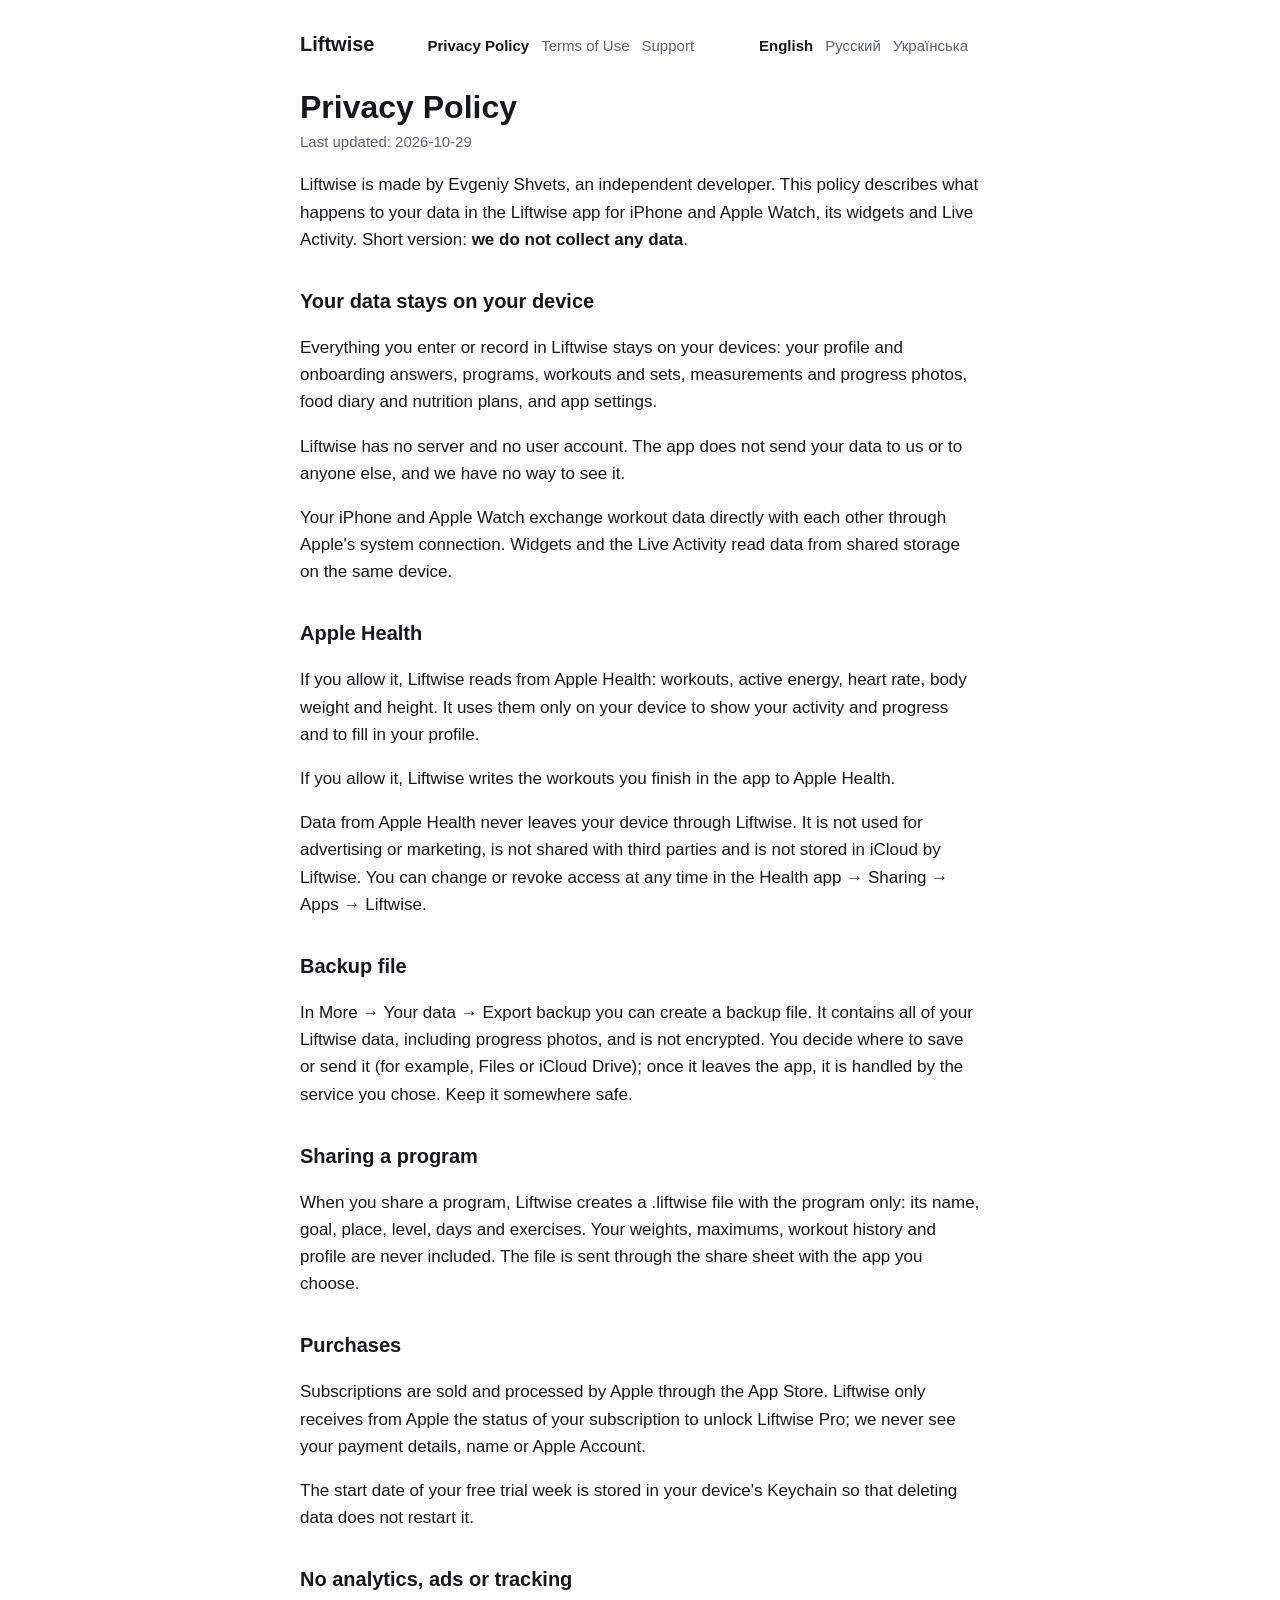
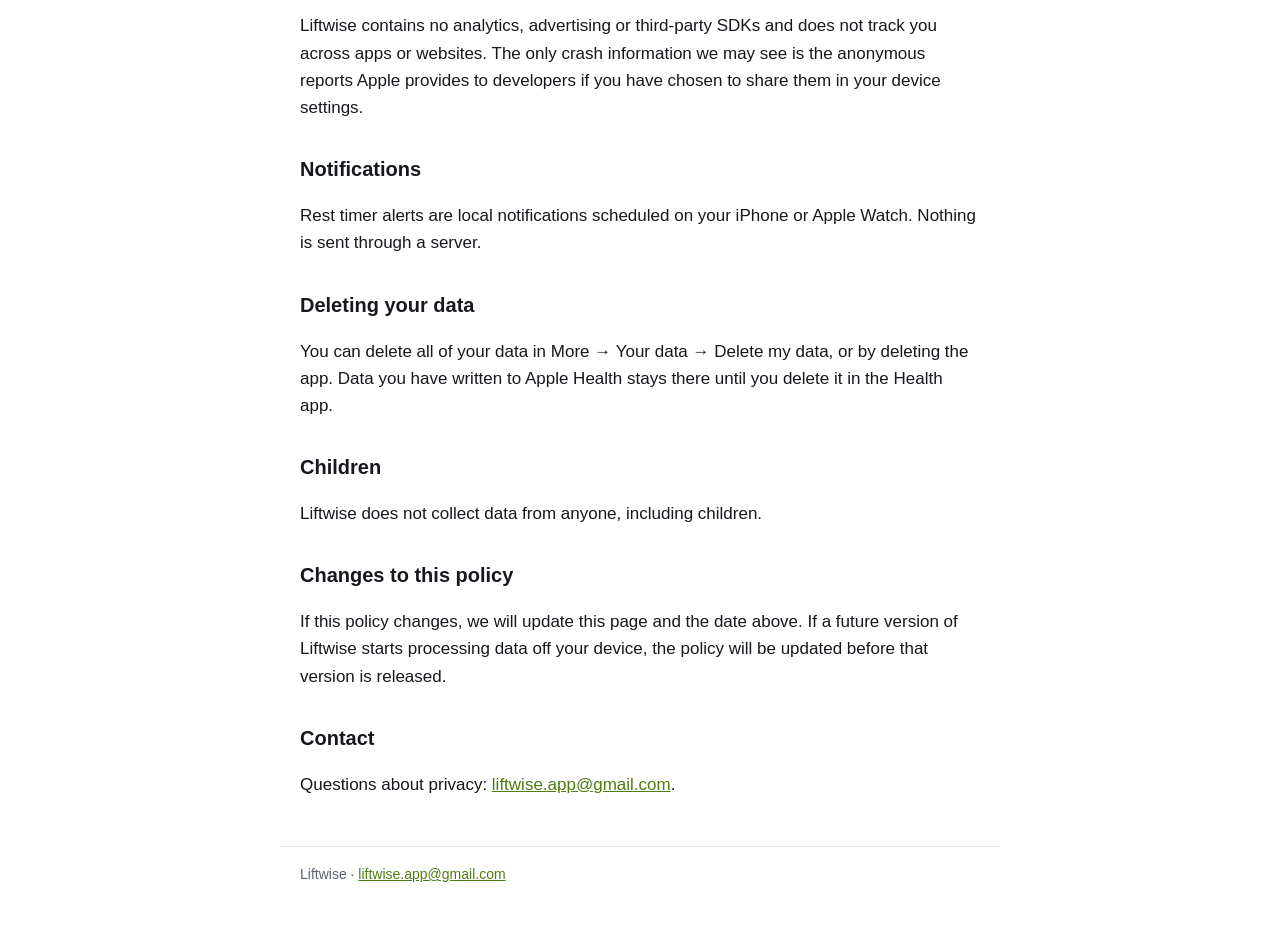
==== en/privacy/index.html @ 2d19c311 "Publish Liftwise privacy policy, terms and support pages" ====
<!doctype html>
<html lang="en">
<head>
<meta charset="utf-8">
<meta name="viewport" content="width=device-width, initial-scale=1">
<title>Privacy Policy — Liftwise</title>
<link rel="alternate" hreflang="en" href="https://evgeniyshvetss.github.io/liftwise/en/privacy/"><link rel="alternate" hreflang="ru" href="https://evgeniyshvetss.github.io/liftwise/ru/privacy/"><link rel="alternate" hreflang="uk" href="https://evgeniyshvetss.github.io/liftwise/uk/privacy/">
<link rel="stylesheet" href="../../style.css">
</head>
<body>
<header><a class="brand" href="../">Liftwise</a><nav><a href="../privacy/" aria-current=page>Privacy Policy</a><a href="../terms/">Terms of Use</a><a href="../support/">Support</a></nav><div class="langs"><a href="../../en/privacy/" hreflang="en" lang="en" aria-current=true>English</a><a href="../../ru/privacy/" hreflang="ru" lang="ru">Русский</a><a href="../../uk/privacy/" hreflang="uk" lang="uk">Українська</a></div></header>
<main>
<h1>Privacy Policy</h1>
<p class="updated">Last updated: 2026-10-29</p>
<p>Liftwise is made by Evgeniy Shvets, an independent developer. This policy describes what happens to your data in the Liftwise app for iPhone and Apple Watch, its widgets and Live Activity. Short version: <strong>we do not collect any data</strong>.</p>
<h2>Your data stays on your device</h2>
<p>Everything you enter or record in Liftwise stays on your devices: your profile and onboarding answers, programs, workouts and sets, measurements and progress photos, food diary and nutrition plans, and app settings.</p>
<p>Liftwise has no server and no user account. The app does not send your data to us or to anyone else, and we have no way to see it.</p>
<p>Your iPhone and Apple Watch exchange workout data directly with each other through Apple's system connection. Widgets and the Live Activity read data from shared storage on the same device.</p>
<h2>Apple Health</h2>
<p>If you allow it, Liftwise reads from Apple Health: workouts, active energy, heart rate, body weight and height. It uses them only on your device to show your activity and progress and to fill in your profile.</p>
<p>If you allow it, Liftwise writes the workouts you finish in the app to Apple Health.</p>
<p>Data from Apple Health never leaves your device through Liftwise. It is not used for advertising or marketing, is not shared with third parties and is not stored in iCloud by Liftwise. You can change or revoke access at any time in the Health app → Sharing → Apps → Liftwise.</p>
<h2>Backup file</h2>
<p>In More → Your data → Export backup you can create a backup file. It contains all of your Liftwise data, including progress photos, and is not encrypted. You decide where to save or send it (for example, Files or iCloud Drive); once it leaves the app, it is handled by the service you chose. Keep it somewhere safe.</p>
<h2>Sharing a program</h2>
<p>When you share a program, Liftwise creates a .liftwise file with the program only: its name, goal, place, level, days and exercises. Your weights, maximums, workout history and profile are never included. The file is sent through the share sheet with the app you choose.</p>
<h2>Purchases</h2>
<p>Subscriptions are sold and processed by Apple through the App Store. Liftwise only receives from Apple the status of your subscription to unlock Liftwise Pro; we never see your payment details, name or Apple Account.</p>
<p>The start date of your free trial week is stored in your device's Keychain so that deleting data does not restart it.</p>
<h2>No analytics, ads or tracking</h2>
<p>Liftwise contains no analytics, advertising or third-party SDKs and does not track you across apps or websites. The only crash information we may see is the anonymous reports Apple provides to developers if you have chosen to share them in your device settings.</p>
<h2>Notifications</h2>
<p>Rest timer alerts are local notifications scheduled on your iPhone or Apple Watch. Nothing is sent through a server.</p>
<h2>Deleting your data</h2>
<p>You can delete all of your data in More → Your data → Delete my data, or by deleting the app. Data you have written to Apple Health stays there until you delete it in the Health app.</p>
<h2>Children</h2>
<p>Liftwise does not collect data from anyone, including children.</p>
<h2>Changes to this policy</h2>
<p>If this policy changes, we will update this page and the date above. If a future version of Liftwise starts processing data off your device, the policy will be updated before that version is released.</p>
<h2>Contact</h2>
<p>Questions about privacy: <a href="mailto:liftwise.app@gmail.com">liftwise.app@gmail.com</a>.</p>
</main>
<footer>Liftwise · <a href="mailto:liftwise.app@gmail.com">liftwise.app@gmail.com</a></footer>
</body>
</html>
---- style.css ----
:root{color-scheme:light dark;--bg:#fff;--text:#16181d;--muted:#5d6370;--line:#e3e5ea;--accent:#4d7c0f}
@media (prefers-color-scheme:dark){:root{--bg:#0e0f12;--text:#eef0f3;--muted:#a3a9b5;--line:#262a31;--accent:#c6f432}}
*{box-sizing:border-box}
body{margin:0;background:var(--bg);color:var(--text);font:17px/1.6 -apple-system,BlinkMacSystemFont,"Segoe UI",Roboto,sans-serif}
main,header,footer{max-width:720px;margin:0 auto;padding:0 20px}
header{padding-top:28px;display:flex;flex-wrap:wrap;gap:8px 16px;align-items:baseline;justify-content:space-between}
.brand{font-weight:700;font-size:20px;color:var(--text);text-decoration:none}
nav a,.langs a{color:var(--muted);text-decoration:none;margin-right:12px;font-size:15px}
nav a[aria-current],.langs a[aria-current]{color:var(--text);font-weight:600}
h1{font-size:32px;line-height:1.2;margin:28px 0 4px}
h2{font-size:20px;margin:32px 0 8px}
.updated{color:var(--muted);font-size:15px;margin:0 0 16px}
a{color:var(--accent)}
li{margin:6px 0}
footer{color:var(--muted);font-size:14px;border-top:1px solid var(--line);margin-top:48px;padding-top:16px;padding-bottom:40px}
.pages{list-style:none;padding:0}.pages li{margin:12px 0;font-size:19px}
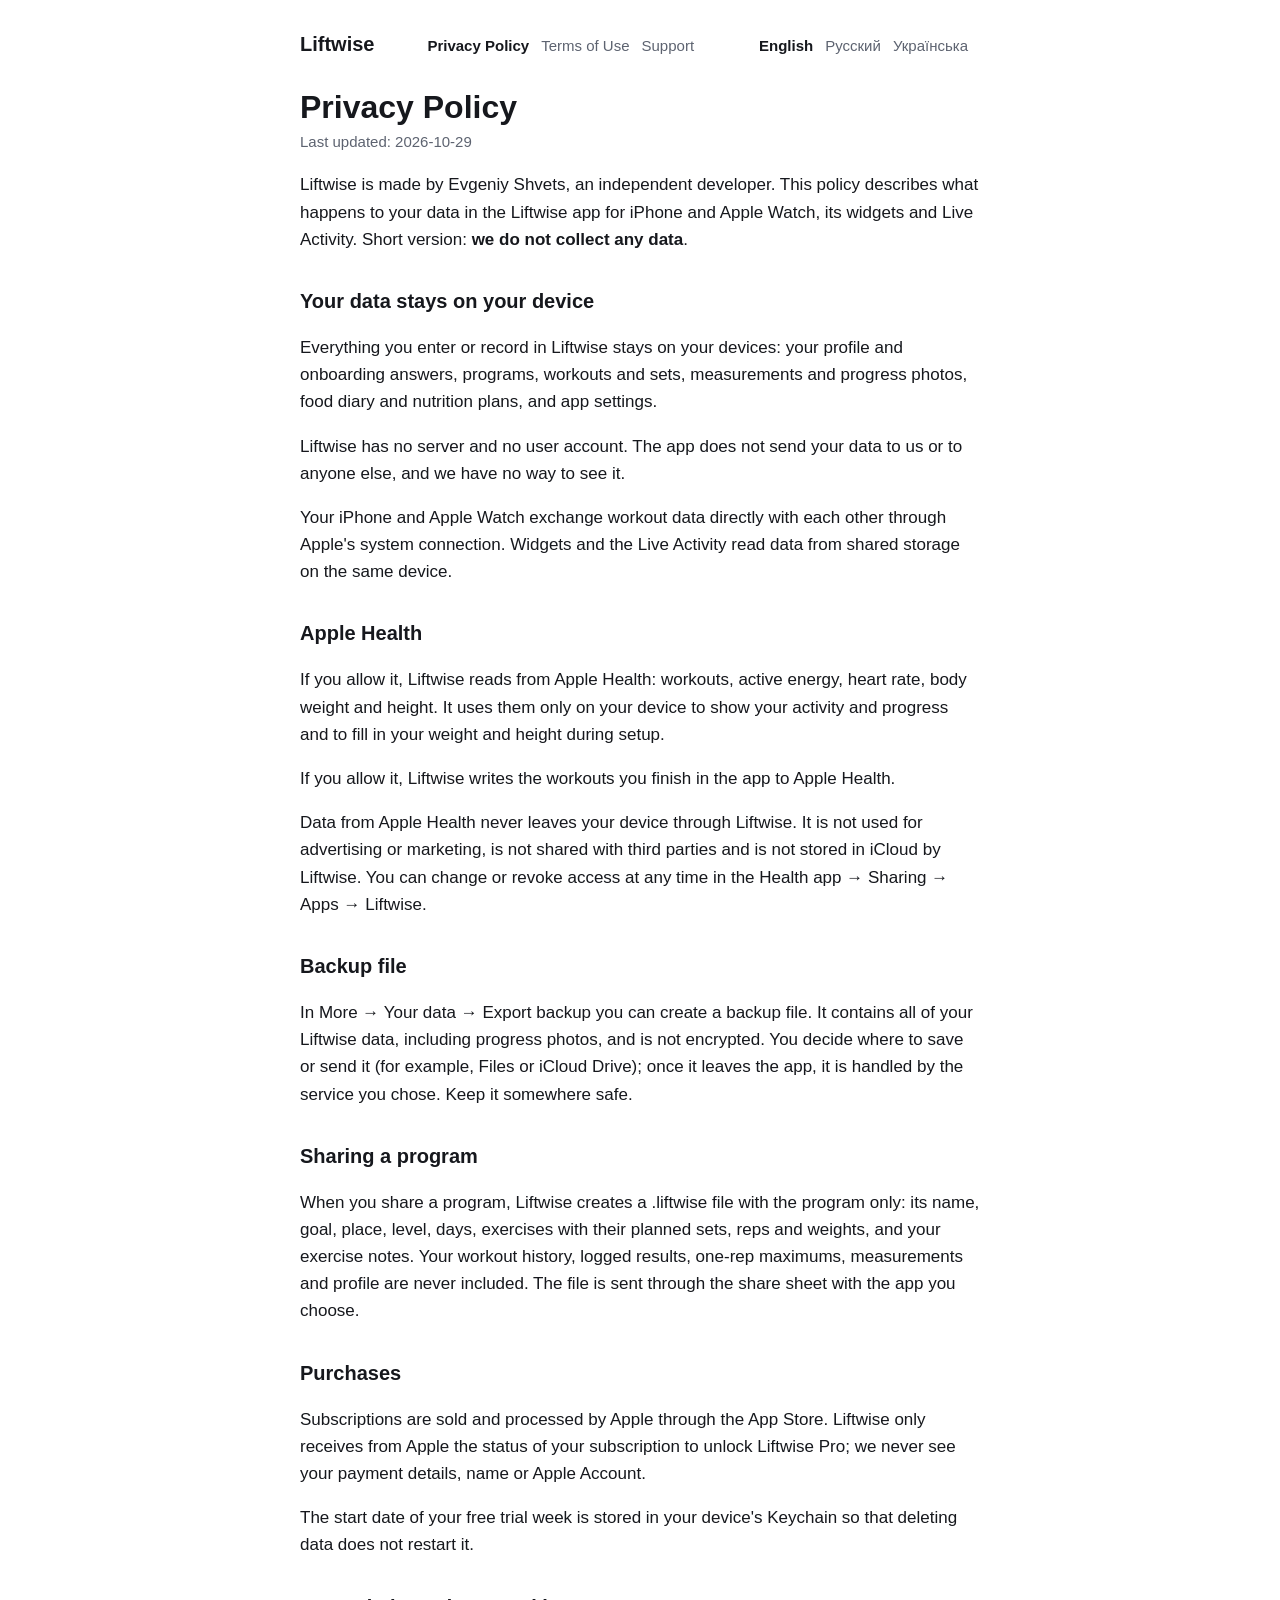
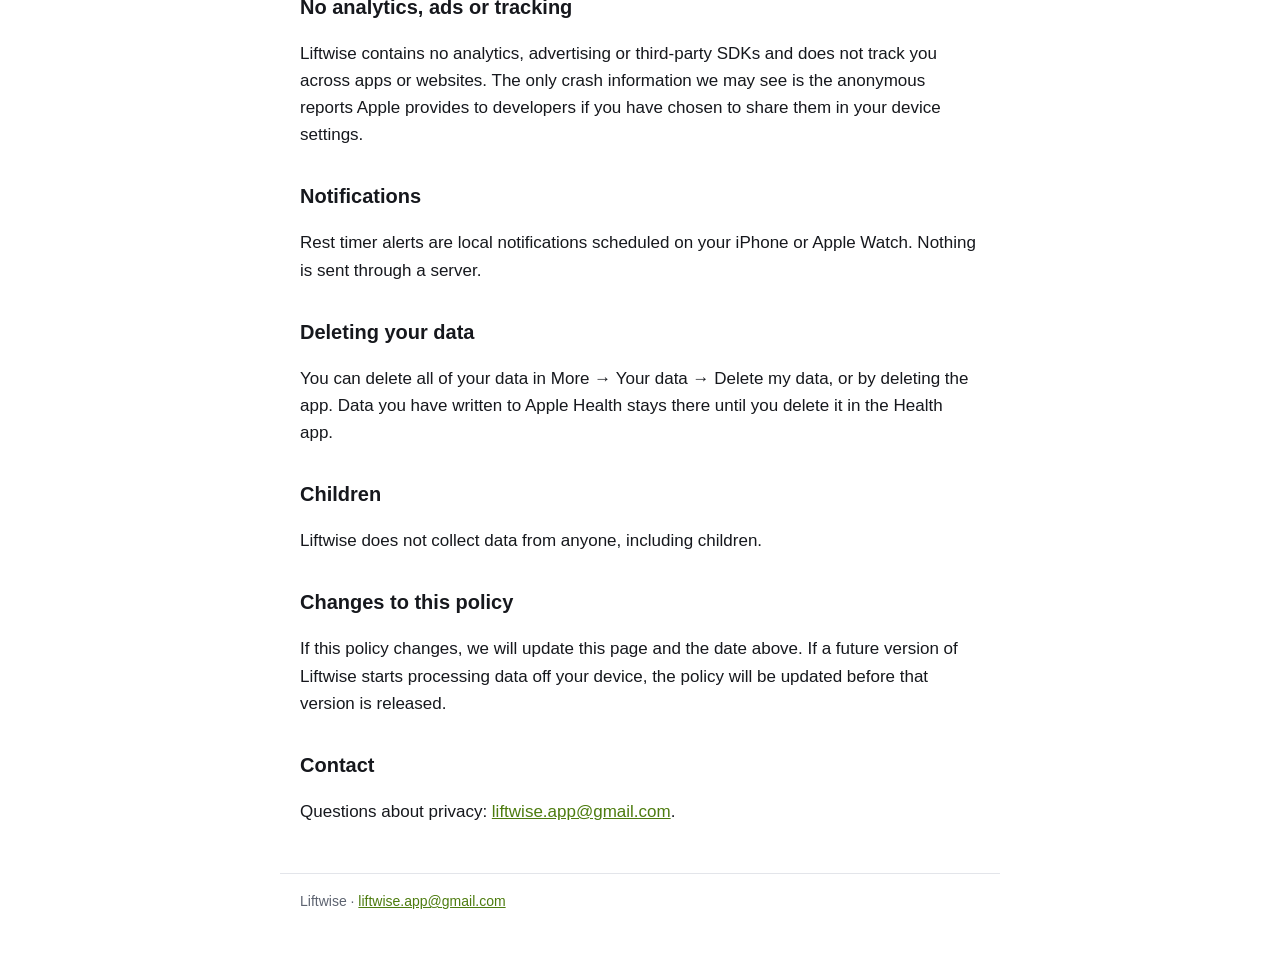
==== commit d8bd22a1: "Describe shared program contents and Health use accurately" ====
--- a/en/privacy/index.html
+++ b/en/privacy/index.html
@@ -18,13 +18,13 @@
 <p>Liftwise has no server and no user account. The app does not send your data to us or to anyone else, and we have no way to see it.</p>
 <p>Your iPhone and Apple Watch exchange workout data directly with each other through Apple's system connection. Widgets and the Live Activity read data from shared storage on the same device.</p>
 <h2>Apple Health</h2>
-<p>If you allow it, Liftwise reads from Apple Health: workouts, active energy, heart rate, body weight and height. It uses them only on your device to show your activity and progress and to fill in your profile.</p>
+<p>If you allow it, Liftwise reads from Apple Health: workouts, active energy, heart rate, body weight and height. It uses them only on your device to show your activity and progress and to fill in your weight and height during setup.</p>
 <p>If you allow it, Liftwise writes the workouts you finish in the app to Apple Health.</p>
 <p>Data from Apple Health never leaves your device through Liftwise. It is not used for advertising or marketing, is not shared with third parties and is not stored in iCloud by Liftwise. You can change or revoke access at any time in the Health app → Sharing → Apps → Liftwise.</p>
 <h2>Backup file</h2>
 <p>In More → Your data → Export backup you can create a backup file. It contains all of your Liftwise data, including progress photos, and is not encrypted. You decide where to save or send it (for example, Files or iCloud Drive); once it leaves the app, it is handled by the service you chose. Keep it somewhere safe.</p>
 <h2>Sharing a program</h2>
-<p>When you share a program, Liftwise creates a .liftwise file with the program only: its name, goal, place, level, days and exercises. Your weights, maximums, workout history and profile are never included. The file is sent through the share sheet with the app you choose.</p>
+<p>When you share a program, Liftwise creates a .liftwise file with the program only: its name, goal, place, level, days, exercises with their planned sets, reps and weights, and your exercise notes. Your workout history, logged results, one-rep maximums, measurements and profile are never included. The file is sent through the share sheet with the app you choose.</p>
 <h2>Purchases</h2>
 <p>Subscriptions are sold and processed by Apple through the App Store. Liftwise only receives from Apple the status of your subscription to unlock Liftwise Pro; we never see your payment details, name or Apple Account.</p>
 <p>The start date of your free trial week is stored in your device's Keychain so that deleting data does not restart it.</p>
